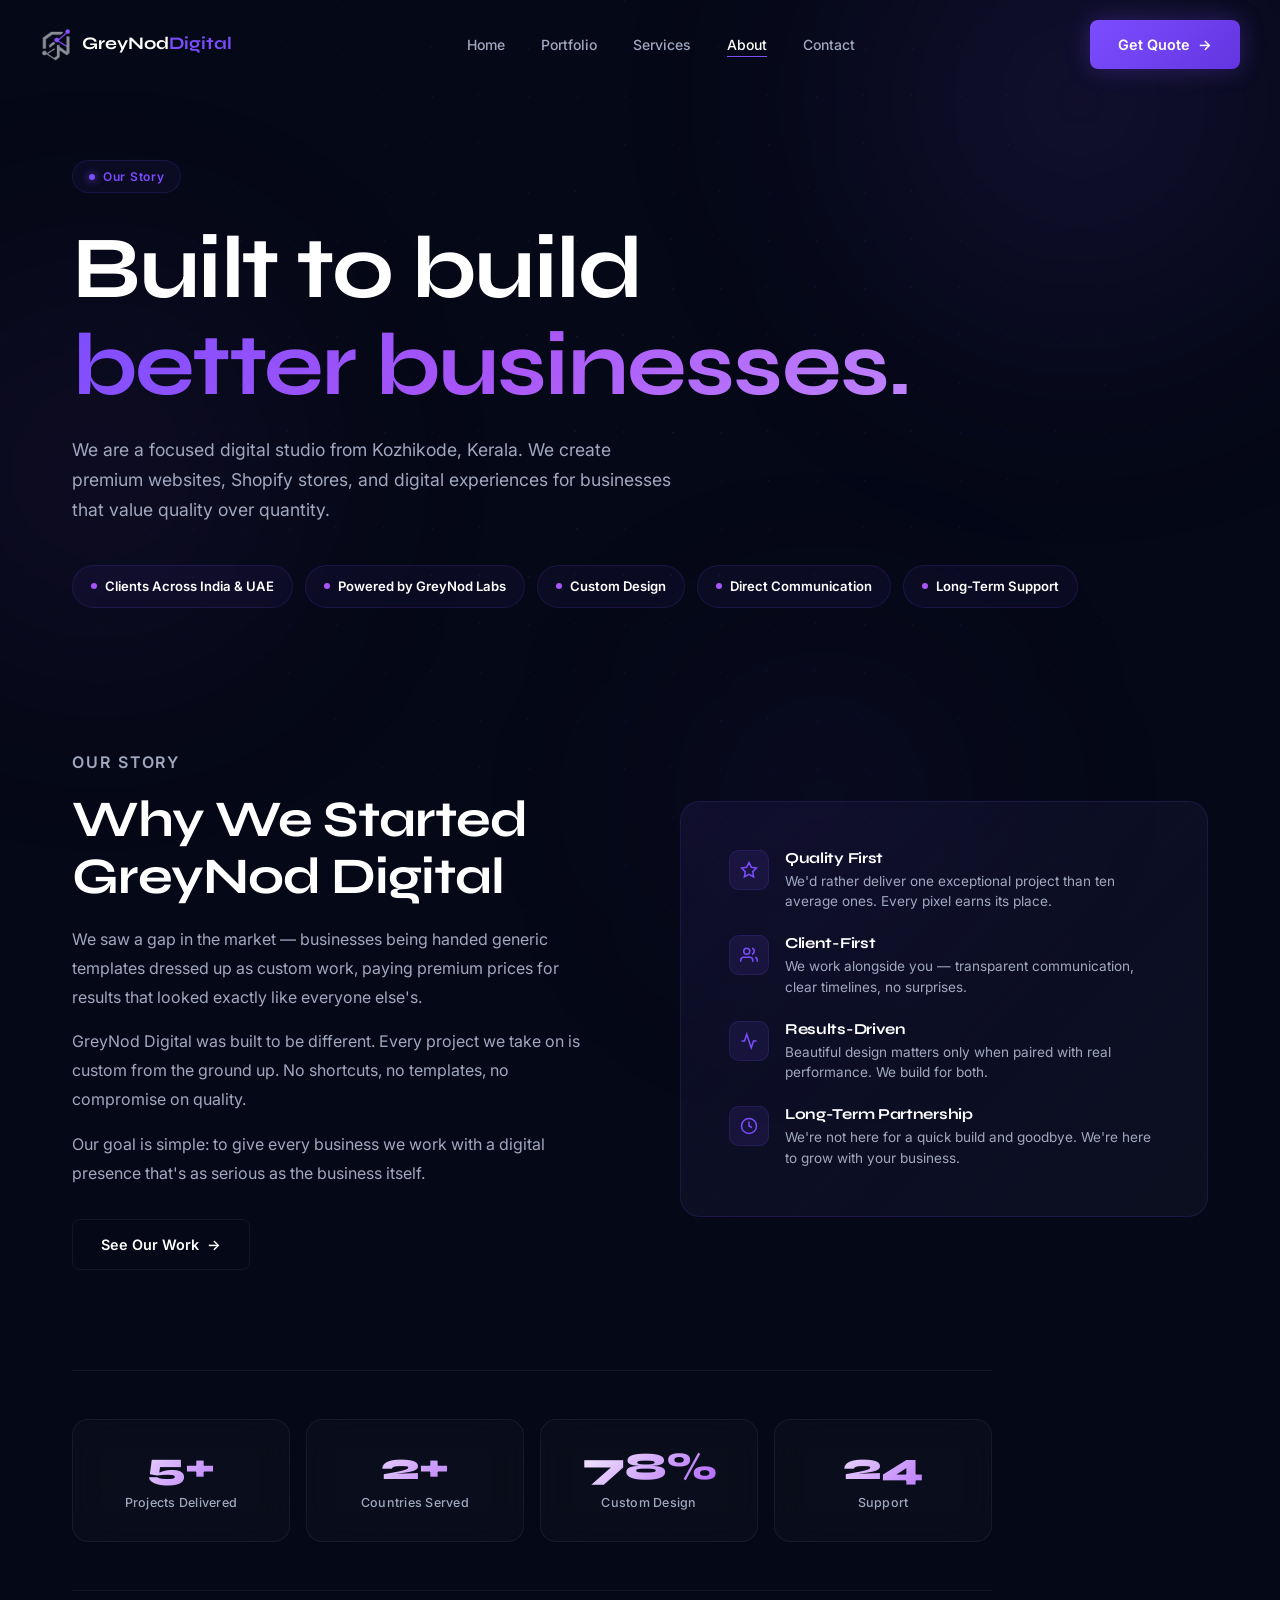
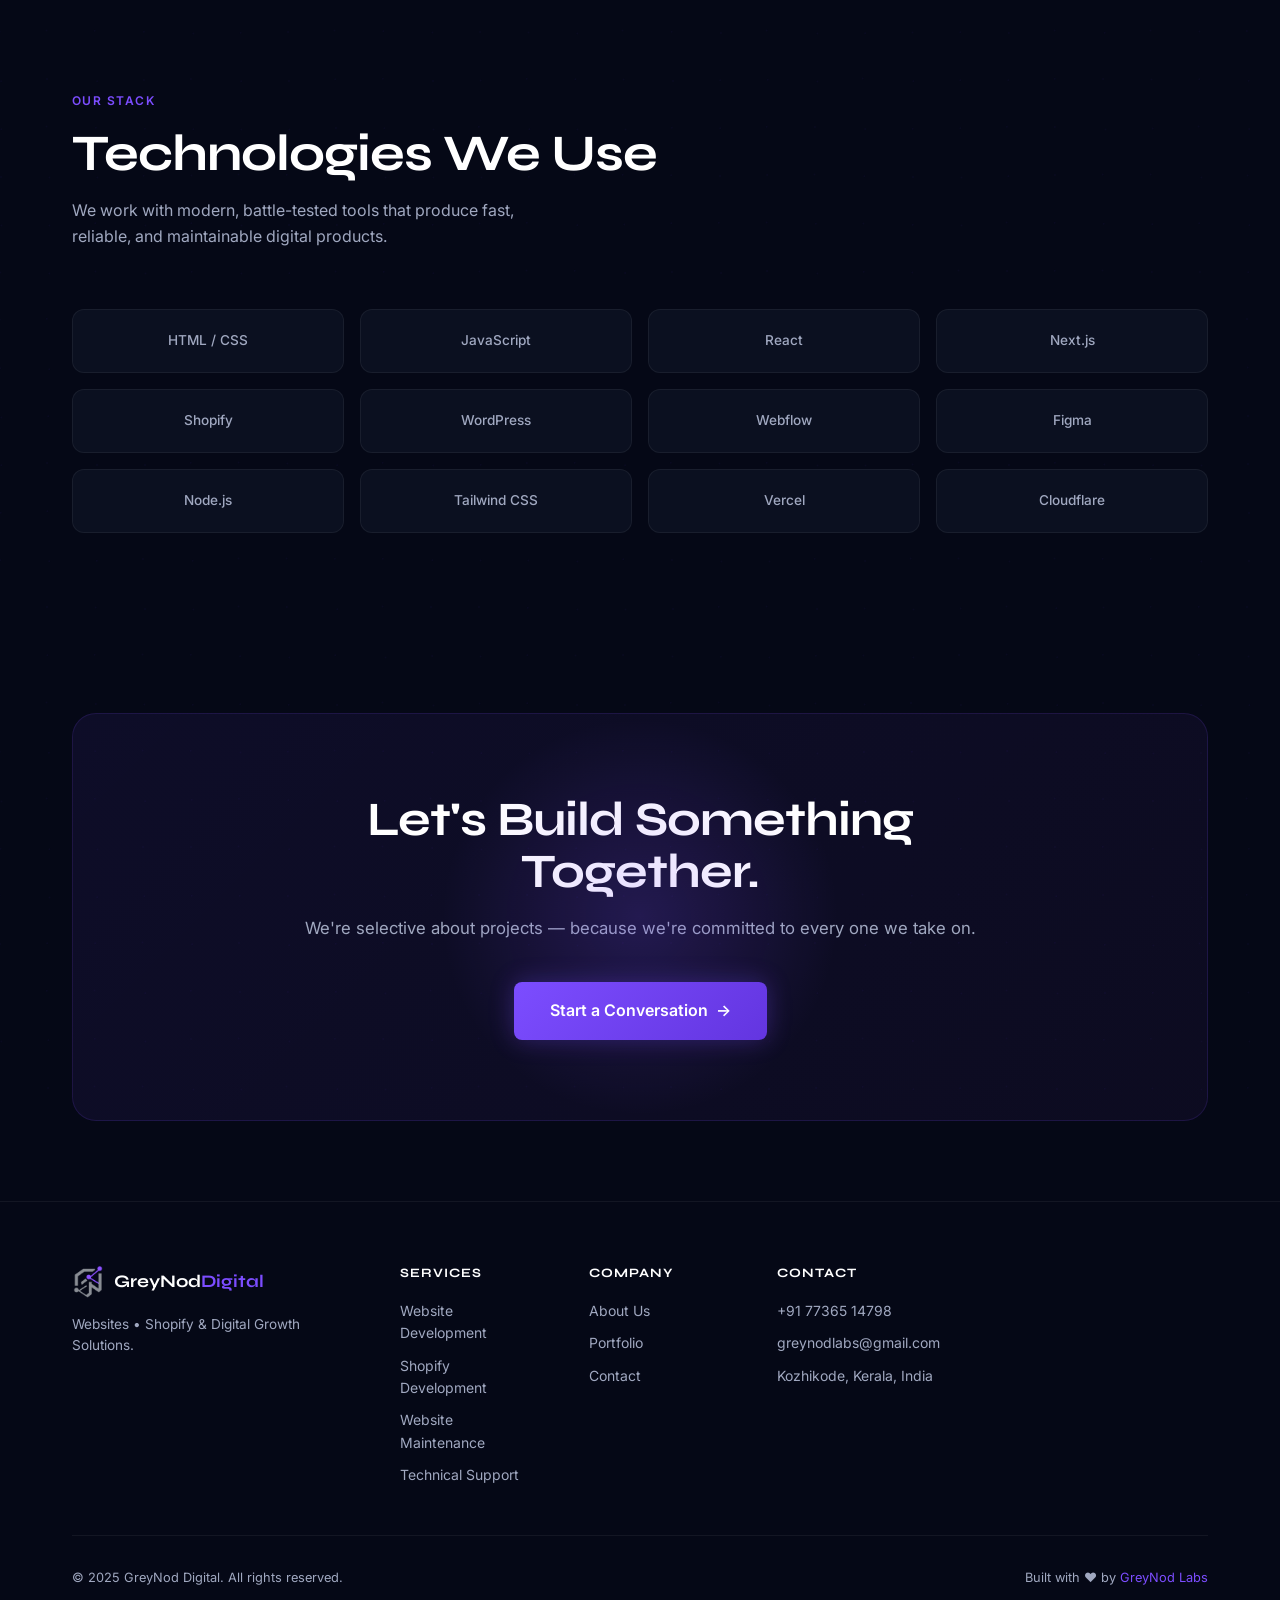
==== about.html @ eddce2ac "Initial GreyNod Digital website" ====
<!DOCTYPE html>
<html lang="en">
<head>
  <meta charset="UTF-8" />
  <meta name="viewport" content="width=device-width, initial-scale=1.0" />
  <title>About — GreyNod Digital</title>
  <meta name="description" content="GreyNod Digital is a premium web studio based in Kozhikode, Kerala, building websites and Shopify stores for modern businesses across India and beyond." />
  <link rel="canonical" href="https://greynoddigital.com/about.html" />
  <link rel="icon" href="assets/logo/favicon.ico" />
  <meta property="og:type" content="website" />
  <meta property="og:title" content="About — GreyNod Digital" />
  <meta property="og:description" content="GreyNod Digital is a premium web studio based in Kozhikode, Kerala, building websites and Shopify stores for modern businesses across India and beyond." />
  <meta property="og:url" content="https://greynoddigital.com/about.html" />
  <meta property="og:image" content="assets/logo/logo.png" />
  <meta name="twitter:card" content="summary_large_image" />
  <meta name="twitter:title" content="About — GreyNod Digital" />
  <meta name="twitter:description" content="GreyNod Digital is a premium web studio based in Kozhikode, Kerala, building websites and Shopify stores for modern businesses across India and beyond." />
  <meta name="twitter:image" content="assets/logo/logo.png" />
  <link rel="preconnect" href="https://fonts.googleapis.com" />
  <link rel="preconnect" href="https://fonts.gstatic.com" crossorigin />
  <link href="https://fonts.googleapis.com/css2?family=Inter:wght@300;400;500;600;700&family=Syne:wght@600;700;800&display=swap" rel="stylesheet" />
  <link rel="stylesheet" href="style.css" />
</head>
<body>

  <!-- BACKGROUND -->
  <canvas id="grid-canvas"></canvas>
  <div class="orb orb-1"></div>
  <div class="orb orb-2"></div>
  <div class="orb orb-3"></div>

  <!-- NAVIGATION -->
  <nav id="navbar">
    <div class="nav-inner">
      <a href="index.html" class="logo">
        <img src="assets/logo/logo.png" alt="GreyNod Digital logo" width="32" height="32">
        <span class="logo-text">GreyNod<span class="logo-accent">Digital</span></span>
      </a>
      <ul class="nav-links">
        <li><a href="index.html">Home</a></li>
        <li><a href="portfolio.html">Portfolio</a></li>
        <li><a href="services.html">Services</a></li>
        <li><a href="about.html" class="active">About</a></li>
        <li><a href="contact.html">Contact</a></li>
      </ul>
      <a href="contact.html" class="btn btn-primary magnetic">Get Quote <span class="btn-arrow">→</span></a>
      <button class="nav-toggle" aria-label="Toggle menu">
        <span></span><span></span><span></span>
      </button>
    </div>
  </nav>

  <!-- PAGE HERO -->
  <div class="page-hero">
    <div class="hero-badge reveal">
      <span class="badge-dot"></span>
      Our Story
    </div>
    <h1 class="reveal">Built to build<br/><span class="text-gradient">better businesses.</span></h1>
    <p class="hero-sub reveal">We are a focused digital studio from Kozhikode, Kerala. We create premium websites, Shopify stores, and digital experiences for businesses that value quality over quantity.</p>
    <div class="credibility-row reveal">
      <span class="credibility-chip"><span class="chip-dot"></span>Clients Across India & UAE</span>
      <span class="credibility-chip"><span class="chip-dot"></span>Powered by GreyNod Labs</span>
      <span class="credibility-chip"><span class="chip-dot"></span>Custom Design</span>
      <span class="credibility-chip"><span class="chip-dot"></span>Direct Communication</span>
      <span class="credibility-chip"><span class="chip-dot"></span>Long-Term Support</span>
    </div>
  </div>

  <!-- ABOUT CONTENT -->
  <section class="about-story">
    <div class="container">

      <!-- Our Story -->
      <div class="about-grid reveal">
        <div class="about-text">
          <p class="eyebrow">Our Story</p>
          <h2>Why We Started<br/>GreyNod Digital</h2>
          <p>We saw a gap in the market — businesses being handed generic templates dressed up as custom work, paying premium prices for results that looked exactly like everyone else's.</p>
          <p>GreyNod Digital was built to be different. Every project we take on is custom from the ground up. No shortcuts, no templates, no compromise on quality.</p>
          <p>Our goal is simple: to give every business we work with a digital presence that's as serious as the business itself.</p>
          <a href="portfolio.html" class="btn btn-ghost magnetic" style="margin-top: 16px;">See Our Work <span class="btn-arrow">→</span></a>
        </div>
        <div class="about-visual">
          <div class="about-value">
            <div class="about-value-icon">
              <svg width="18" height="18" viewBox="0 0 24 24" fill="none" stroke="currentColor" stroke-width="2"><polygon points="12 2 15.09 8.26 22 9.27 17 14.14 18.18 21.02 12 17.77 5.82 21.02 7 14.14 2 9.27 8.91 8.26 12 2"/></svg>
            </div>
            <div class="about-value-content">
              <h4>Quality First</h4>
              <p>We'd rather deliver one exceptional project than ten average ones. Every pixel earns its place.</p>
            </div>
          </div>
          <div class="about-value">
            <div class="about-value-icon">
              <svg width="18" height="18" viewBox="0 0 24 24" fill="none" stroke="currentColor" stroke-width="2"><path d="M17 21v-2a4 4 0 00-4-4H5a4 4 0 00-4 4v2"/><circle cx="9" cy="7" r="4"/><path d="M23 21v-2a4 4 0 00-3-3.87"/><path d="M16 3.13a4 4 0 010 7.75"/></svg>
            </div>
            <div class="about-value-content">
              <h4>Client-First</h4>
              <p>We work alongside you — transparent communication, clear timelines, no surprises.</p>
            </div>
          </div>
          <div class="about-value">
            <div class="about-value-icon">
              <svg width="18" height="18" viewBox="0 0 24 24" fill="none" stroke="currentColor" stroke-width="2"><polyline points="22 12 18 12 15 21 9 3 6 12 2 12"/></svg>
            </div>
            <div class="about-value-content">
              <h4>Results-Driven</h4>
              <p>Beautiful design matters only when paired with real performance. We build for both.</p>
            </div>
          </div>
          <div class="about-value">
            <div class="about-value-icon">
              <svg width="18" height="18" viewBox="0 0 24 24" fill="none" stroke="currentColor" stroke-width="2"><circle cx="12" cy="12" r="10"/><polyline points="12 6 12 12 16 14"/></svg>
            </div>
            <div class="about-value-content">
              <h4>Long-Term Partnership</h4>
              <p>We're not here for a quick build and goodbye. We're here to grow with your business.</p>
            </div>
          </div>
        </div>
      </div>

      <!-- Stats -->
      <div class="stats-cols" style="margin: 0 0 100px; border-top: 1px solid var(--border-subtle); border-bottom: 1px solid var(--border-subtle); padding: 48px 0;">
        <div class="stat-col reveal">
          <div class="stat-number" data-target="6" data-suffix="+">0+</div>
          <div class="stat-label">Projects Delivered</div>
        </div>
        <div class="stat-col reveal">
          <div class="stat-number" data-target="3" data-suffix="+">0+</div>
          <div class="stat-label">Countries Served</div>
        </div>
        <div class="stat-col reveal">
          <div class="stat-number" data-target="100" data-suffix="%">0%</div>
          <div class="stat-label">Custom Design</div>
        </div>
        <div class="stat-col reveal">
          <div class="stat-number" data-suffix="/7">24</div>
          <div class="stat-label">Support</div>
        </div>
      </div>

      <!-- Technologies -->
      <div class="section-header reveal">
        <p class="eyebrow">Our Stack</p>
        <h2>Technologies We Use</h2>
        <p class="section-sub">We work with modern, battle-tested tools that produce fast, reliable, and maintainable digital products.</p>
      </div>
      <div class="tech-grid reveal">
        <div class="tech-item">HTML / CSS</div>
        <div class="tech-item">JavaScript</div>
        <div class="tech-item">React</div>
        <div class="tech-item">Next.js</div>
        <div class="tech-item">Shopify</div>
        <div class="tech-item">WordPress</div>
        <div class="tech-item">Webflow</div>
        <div class="tech-item">Figma</div>
        <div class="tech-item">Node.js</div>
        <div class="tech-item">Tailwind CSS</div>
        <div class="tech-item">Vercel</div>
        <div class="tech-item">Cloudflare</div>
      </div>

    </div>
  </section>

  <!-- CTA -->
  <section class="cta-section">
    <div class="container">
      <div class="cta-inner reveal">
        <div class="cta-orb"></div>
        <h2>Let's Build Something<br/>Together.</h2>
        <p>We're selective about projects — because we're committed to every one we take on.</p>
        <a href="contact.html" class="btn btn-primary magnetic btn-lg">Start a Conversation <span class="btn-arrow">→</span></a>
      </div>
    </div>
  </section>

  <!-- FOOTER -->
  <footer class="footer">
    <div class="container">
      <div class="footer-top">
        <div class="footer-brand">
          <a href="index.html" class="logo">
            <img src="assets/logo/logo.png" alt="GreyNod Digital logo" width="32" height="32">
            <span class="logo-text">GreyNod<span class="logo-accent">Digital</span></span>
          </a>
          <p class="footer-tagline">Websites • Shopify & Digital Growth Solutions.</p>
        </div>
        <div class="footer-links-group">
          <h5>Services</h5>
          <ul>
            <li><a href="services.html">Website Development</a></li>
            <li><a href="services.html">Shopify Development</a></li>
            <li><a href="services.html">Website Maintenance</a></li>
            <li><a href="services.html">Technical Support</a></li>
          </ul>
        </div>
        <div class="footer-links-group">
          <h5>Company</h5>
          <ul>
            <li><a href="about.html">About Us</a></li>
            <li><a href="portfolio.html">Portfolio</a></li>
            <li><a href="contact.html">Contact</a></li>
          </ul>
        </div>
        <div class="footer-links-group">
          <h5>Contact</h5>
          <ul>
            <li><a href="tel:+917736514798">+91 77365 14798</a></li>
            <li><a href="mailto:greynodlabs@gmail.com">greynodlabs@gmail.com</a></li>
            <li>Kozhikode, Kerala, India</li>
          </ul>
        </div>
      </div>
      <div class="footer-bottom">
        <p>© 2025 GreyNod Digital. All rights reserved.</p>
        <p class="footer-credit">Built with ❤ by <a href="#">GreyNod Labs</a></p>
      </div>
    </div>
  </footer>

  <script src="main.js"></script>
</body>
</html>
---- style.css ----
/* =============================================
   GREYNOD DIGITAL — PREMIUM STYLESHEET v2
   ============================================= */

*, *::before, *::after {
  box-sizing: border-box;
  margin: 0;
  padding: 0;
}

:root {
  --primary: #7C4DFF;
  --glow: #A855F7;
  --bg: #050816;
  --card: #0B1020;
  --card2: #0D1428;
  --white: #FFFFFF;
  --secondary: #A0A8C0;
  --border: rgba(124, 77, 255, 0.15);
  --border-subtle: rgba(255,255,255,0.06);
  --font-display: 'Syne', sans-serif;
  --font-body: 'Inter', sans-serif;
  --transition: 0.4s cubic-bezier(0.4, 0, 0.2, 1);
}

html {
  scroll-behavior: smooth;
  font-size: 16px;
}

body {
  background: var(--bg);
  color: var(--white);
  font-family: var(--font-body);
  overflow-x: hidden;
  line-height: 1.6;
}

/* ---- CANVAS BACKGROUND ---- */
#grid-canvas {
  position: fixed;
  inset: 0;
  z-index: 0;
  pointer-events: none;
  opacity: 0.35;
}

/* ---- ORB BLOBS ---- */
.orb {
  position: fixed;
  border-radius: 50%;
  filter: blur(120px);
  pointer-events: none;
  z-index: 0;
  animation: orbFloat 8s ease-in-out infinite alternate;
}
.orb-1 {
  width: 600px; height: 600px;
  background: radial-gradient(circle, rgba(124,77,255,0.18) 0%, transparent 70%);
  top: -200px; right: -100px;
  animation-delay: 0s;
}
.orb-2 {
  width: 500px; height: 500px;
  background: radial-gradient(circle, rgba(168,85,247,0.12) 0%, transparent 70%);
  bottom: 20%; left: -150px;
  animation-delay: -3s;
}
.orb-3 {
  width: 400px; height: 400px;
  background: radial-gradient(circle, rgba(124,77,255,0.1) 0%, transparent 70%);
  bottom: -100px; right: 20%;
  animation-delay: -6s;
}
@keyframes orbFloat {
  from { transform: translate(0, 0) scale(1); }
  to { transform: translate(40px, 60px) scale(1.08); }
}

/* ---- LAYOUT ---- */
.container {
  max-width: 1200px;
  margin: 0 auto;
  padding: 0 32px;
  position: relative;
  z-index: 1;
}

/* ---- TYPOGRAPHY ---- */
h1, h2, h3, h4, h5 {
  font-family: var(--font-display);
  font-weight: 700;
  line-height: 1.1;
  letter-spacing: -0.02em;
}

h1 { font-size: clamp(3rem, 7vw, 5.5rem); }
h2 { font-size: clamp(2rem, 4vw, 3.2rem); }
h3 { font-size: 1.25rem; }

.text-gradient {
  background: linear-gradient(135deg, var(--primary), var(--glow), #c084fc);
  -webkit-background-clip: text;
  -webkit-text-fill-color: transparent;
  background-clip: text;
}

.eyebrow {
  font-size: 0.75rem;
  font-weight: 600;
  letter-spacing: 0.12em;
  text-transform: uppercase;
  color: var(--primary);
  margin-bottom: 16px;
}

/* ---- BUTTONS ---- */
.btn {
  display: inline-flex;
  align-items: center;
  gap: 8px;
  padding: 13px 28px;
  border-radius: 8px;
  font-family: var(--font-body);
  font-size: 0.9rem;
  font-weight: 600;
  cursor: pointer;
  text-decoration: none;
  border: none;
  transition: all var(--transition);
  position: relative;
  overflow: hidden;
}
.btn::after {
  content: '';
  position: absolute;
  inset: 0;
  background: white;
  opacity: 0;
  transition: opacity 0.2s;
}
.btn:hover::after { opacity: 0.06; }

.btn-primary {
  background: linear-gradient(135deg, var(--primary), #6335e0);
  color: white;
  box-shadow: 0 0 24px rgba(124,77,255,0.3);
}
.btn-primary:hover {
  box-shadow: 0 0 40px rgba(124,77,255,0.55), 0 8px 32px rgba(124,77,255,0.3);
  transform: translateY(-1px);
}
.btn-ghost {
  background: transparent;
  color: var(--white);
  border: 1px solid var(--border-subtle);
}
.btn-ghost:hover {
  border-color: var(--primary);
  box-shadow: 0 0 20px rgba(124,77,255,0.15);
  transform: translateY(-1px);
}
.btn-sm {
  padding: 10px 20px;
  font-size: 0.8rem;
}
.btn-lg {
  padding: 16px 36px;
  font-size: 1rem;
}
.btn-arrow {
  transition: transform 0.3s;
}
.btn:hover .btn-arrow { transform: translateX(4px); }
.w-full { width: 100%; justify-content: center; }

.link-arrow {
  color: var(--primary);
  text-decoration: none;
  font-size: 0.875rem;
  font-weight: 600;
  transition: gap 0.2s, opacity 0.2s;
  display: inline-flex;
  align-items: center;
  gap: 4px;
}
.link-arrow:hover { opacity: 0.8; gap: 8px; }
.link-arrow-sm {
  color: var(--secondary);
  text-decoration: none;
  font-size: 0.8rem;
  font-weight: 500;
  transition: color 0.2s;
  white-space: nowrap;
}
.link-arrow-sm:hover { color: var(--primary); }

/* ---- REVEAL ANIMATION ---- */
.reveal {
  opacity: 0;
  transform: translateY(28px);
  transition: opacity 0.7s cubic-bezier(0.4,0,0.2,1), transform 0.7s cubic-bezier(0.4,0,0.2,1);
}
.reveal.visible {
  opacity: 1;
  transform: translateY(0);
}

/* ---- SECTION CTA ---- */
.section-cta {
  text-align: center;
  margin-top: 48px;
}

/* ============================================
   NAVIGATION
   ============================================ */
#navbar {
  position: fixed;
  top: 0;
  left: 0;
  right: 0;
  z-index: 100;
  padding: 20px 32px;
  transition: all 0.4s;
}
#navbar.scrolled {
  padding: 14px 32px;
  background: rgba(5, 8, 22, 0.85);
  backdrop-filter: blur(24px);
  border-bottom: 1px solid var(--border-subtle);
}
.nav-inner {
  max-width: 1200px;
  margin: 0 auto;
  display: flex;
  align-items: center;
  gap: 48px;
}
.logo {
  display: flex;
  align-items: center;
  gap: 10px;
  text-decoration: none;
  flex-shrink: 0;
}
/* Logo image sizing — when SVG file is added */
.logo img {
  width: 32px;
  height: 32px;
  object-fit: contain;
}
.logo-text {
  font-family: var(--font-display);
  font-size: 1.1rem;
  font-weight: 700;
  color: var(--white);
}
.logo-accent {
  color: var(--primary);
}
.nav-links {
  display: flex;
  list-style: none;
  gap: 36px;
  margin: 0 auto;
}
.nav-links a {
  color: var(--secondary);
  text-decoration: none;
  font-size: 0.875rem;
  font-weight: 500;
  transition: color 0.2s;
  position: relative;
}
.nav-links a::after {
  content: '';
  position: absolute;
  bottom: -4px;
  left: 0;
  width: 0;
  height: 1px;
  background: var(--primary);
  transition: width 0.3s;
}
.nav-links a:hover { color: var(--white); }
.nav-links a:hover::after { width: 100%; }
.nav-links a.active { color: var(--white); }
.nav-links a.active::after { width: 100%; }
.nav-toggle {
  display: none;
  flex-direction: column;
  gap: 5px;
  background: none;
  border: none;
  cursor: pointer;
  padding: 4px;
  margin-left: auto;
}
.nav-toggle span {
  display: block;
  width: 22px;
  height: 2px;
  background: var(--white);
  border-radius: 2px;
  transition: all 0.3s;
}

/* ============================================
   HERO
   ============================================ */
.hero {
  min-height: 100vh;
  display: grid;
  grid-template-columns: 1fr 1fr;
  align-items: center;
  gap: 60px;
  padding: 120px 32px 80px;
  max-width: 1200px;
  margin: 0 auto;
  position: relative;
  z-index: 1;
}
.hero-badge {
  display: inline-flex;
  align-items: center;
  gap: 8px;
  padding: 6px 16px;
  border: 1px solid var(--border);
  border-radius: 100px;
  font-size: 0.75rem;
  font-weight: 600;
  letter-spacing: 0.06em;
  color: var(--primary);
  margin-bottom: 28px;
  background: rgba(124,77,255,0.06);
}
.badge-dot {
  width: 6px;
  height: 6px;
  border-radius: 50%;
  background: var(--primary);
  box-shadow: 0 0 8px var(--primary);
  animation: pulse 2s ease-in-out infinite;
}
@keyframes pulse {
  0%, 100% { opacity: 1; transform: scale(1); }
  50% { opacity: 0.5; transform: scale(0.8); }
}
.hero-headline {
  margin-bottom: 24px;
  line-height: 1.08;
}
.hero-sub {
  color: var(--secondary);
  font-size: 1.1rem;
  line-height: 1.7;
  margin-bottom: 40px;
  max-width: 480px;
}
.hero-actions {
  display: flex;
  gap: 16px;
  flex-wrap: wrap;
}
.scroll-hint {
  position: absolute;
  bottom: 40px;
  left: 50%;
  transform: translateX(-50%);
  display: flex;
  align-items: center;
  gap: 10px;
  color: var(--secondary);
  font-size: 0.75rem;
  letter-spacing: 0.1em;
  text-transform: uppercase;
  text-decoration: none;
  transition: color 0.2s;
}
.scroll-hint:hover { color: var(--white); }
.scroll-dot {
  width: 8px;
  height: 8px;
  border-radius: 50%;
  border: 1px solid var(--secondary);
  animation: scrollBounce 2s ease-in-out infinite;
}
@keyframes scrollBounce {
  0%, 100% { transform: translateY(0); }
  50% { transform: translateY(6px); }
}

/* ---- HERO CARDS ---- */
.hero-visual {
  position: relative;
  height: 520px;
  perspective: 1200px;
}
.project-card {
  position: absolute;
  width: 220px;
  border-radius: 16px;
  border: 1px solid var(--border);
  background: var(--card);
  overflow: hidden;
  cursor: pointer;
  transition: transform 0.4s cubic-bezier(0.4,0,0.2,1), box-shadow 0.4s;
  will-change: transform;
}
.project-card:hover {
  transform: translateY(-10px) scale(1.03) !important;
}
.card-1 {
  top: 40px;
  left: 0;
  transform: rotate(-6deg) translateZ(0);
  animation: floatCard1 5s ease-in-out infinite alternate;
  z-index: 3;
}
.card-2 {
  top: 80px;
  left: 120px;
  transform: rotate(2deg) translateZ(30px);
  animation: floatCard2 6s ease-in-out infinite alternate;
  z-index: 4;
  width: 240px;
}
.card-3 {
  top: 260px;
  left: 240px;
  transform: rotate(-3deg) translateZ(60px);
  animation: floatCard3 7s ease-in-out infinite alternate;
  z-index: 5;
}
@keyframes floatCard1 {
  from { transform: rotate(-6deg) translateY(0); }
  to { transform: rotate(-6deg) translateY(-16px); }
}
@keyframes floatCard2 {
  from { transform: rotate(2deg) translateY(0); }
  to { transform: rotate(2deg) translateY(-20px); }
}
@keyframes floatCard3 {
  from { transform: rotate(-3deg) translateY(0); }
  to { transform: rotate(-3deg) translateY(-12px); }
}
.card-screen {
  height: 160px;
  overflow: hidden;
  position: relative;
}
.card-screen-bar {
  position: absolute;
  top: 0;
  left: 0;
  right: 0;
  height: 20px;
  background: rgba(255,255,255,0.04);
  border-bottom: 1px solid var(--border-subtle);
  display: flex;
  align-items: center;
  padding: 0 8px;
  gap: 4px;
  z-index: 2;
}
.card-screen-bar::before {
  content: ''; width: 6px; height: 6px;
  border-radius: 50%; background: #ff5f57;
  box-shadow: 10px 0 0 #febc2e, 20px 0 0 #28c840;
}
.card-img-block {
  position: absolute;
  inset: 20px 0 0;
  background-size: cover;
  background-position: center top;
  overflow: hidden;
}
/* Screenshot image inside card — add when ready */
.card-screenshot {
  width: 100%;
  height: 100%;
  object-fit: cover;
  object-position: top;
  display: block;
}
.essal-bg {
  background: linear-gradient(135deg, #0a192f 0%, #1a3a5c 50%, #0d2137 100%);
}
.essal-bg::after {
  content: 'ESSAL UAE';
  position: absolute;
  bottom: 12px;
  left: 12px;
  font-family: var(--font-display);
  font-size: 0.65rem;
  font-weight: 700;
  color: rgba(255,255,255,0.9);
  letter-spacing: 0.08em;
}
.sugoi-bg {
  background: linear-gradient(135deg, #1a0a2e 0%, #3d1076 50%, #1a0a2e 100%);
  display: flex;
  align-items: center;
  justify-content: center;
}
.card-brand-text {
  font-family: var(--font-display);
  font-size: 1rem;
  font-weight: 800;
  color: white;
  text-align: center;
  line-height: 1.1;
  letter-spacing: 0.04em;
  text-shadow: 0 0 20px rgba(168,85,247,0.6);
}
.greynod-bg {
  background: linear-gradient(135deg, #0a0818 0%, #1a1040 50%, #0a0818 100%);
  display: flex;
  align-items: center;
  justify-content: center;
}
.card-label {
  padding: 12px 14px;
  border-top: 1px solid var(--border-subtle);
  display: flex;
  flex-direction: column;
  gap: 2px;
}
.card-name {
  font-family: var(--font-display);
  font-size: 0.8rem;
  font-weight: 700;
  color: var(--white);
}
.card-type {
  font-size: 0.7rem;
  color: var(--secondary);
}
.card-glow {
  position: absolute;
  inset: -1px;
  border-radius: 16px;
  opacity: 0;
  transition: opacity 0.4s;
  pointer-events: none;
  box-shadow: 0 0 40px rgba(124,77,255,0.5), inset 0 0 20px rgba(124,77,255,0.1);
}
.glow-pink { box-shadow: 0 0 40px rgba(168,85,247,0.5), inset 0 0 20px rgba(168,85,247,0.1); }
.glow-cyan { box-shadow: 0 0 40px rgba(99,102,241,0.5), inset 0 0 20px rgba(99,102,241,0.1); }
.project-card:hover .card-glow { opacity: 1; }

/* ============================================
   TRUST — Static, no marquee
   ============================================ */
.trust {
  padding: 56px 0;
  border-top: 1px solid var(--border-subtle);
  border-bottom: 1px solid var(--border-subtle);
  position: relative;
  z-index: 1;
}
.trust-label {
  font-size: 0.7rem;
  font-weight: 600;
  letter-spacing: 0.12em;
  text-transform: uppercase;
  color: var(--secondary);
  margin-bottom: 28px;
  text-align: center;
}
.trust-logos {
  display: flex;
  align-items: center;
  justify-content: center;
  flex-wrap: wrap;
  gap: 0;
}
.trust-logos span {
  padding: 10px 28px;
  font-family: var(--font-display);
  font-size: 0.9rem;
  font-weight: 700;
  color: rgba(255,255,255,0.28);
  border-right: 1px solid var(--border-subtle);
  white-space: nowrap;
  transition: color 0.25s;
  letter-spacing: 0.02em;
}
.trust-logos span:last-child { border-right: none; }
.trust-logos span:hover { color: rgba(255,255,255,0.65); }

/* ============================================
   STATS — Premium glass cards (compact, Vercel/Stripe-style)
   ============================================ */
.stats {
  padding: 56px 0;
  position: relative;
  z-index: 1;
}
.stats-cols {
  display: grid;
  grid-template-columns: repeat(4, 1fr);
  gap: 16px;
  max-width: 920px;
  margin: 0 auto;
}
.stat-col {
  text-align: center;
  padding: 28px 20px;
  border-radius: 16px;
  border: 1px solid var(--border-subtle);
  background: rgba(255,255,255,0.025);
  backdrop-filter: blur(20px);
  transition: border-color 0.3s, transform 0.3s, background 0.3s;
}
.stat-col:hover {
  border-color: var(--border);
  background: rgba(124,77,255,0.06);
  transform: translateY(-4px);
}
.stat-divider { display: none; }
.stat-number {
  font-family: var(--font-display);
  font-size: clamp(1.9rem, 3vw, 2.6rem);
  font-weight: 800;
  background: linear-gradient(135deg, var(--white), var(--glow));
  -webkit-background-clip: text;
  -webkit-text-fill-color: transparent;
  background-clip: text;
  margin-bottom: 6px;
  line-height: 1;
  letter-spacing: -0.02em;
}
.stat-label {
  color: var(--secondary);
  font-size: 0.78rem;
  font-weight: 500;
  letter-spacing: 0.02em;
}

/* ============================================
   SERVICES
   ============================================ */
.services {
  padding: 100px 0;
  position: relative;
  z-index: 1;
}
.services-layout {
  display: grid;
  grid-template-columns: 380px 1fr;
  gap: 80px;
  align-items: start;
}
.services-left h2 {
  margin-bottom: 20px;
}
.services-desc {
  color: var(--secondary);
  line-height: 1.7;
  margin-bottom: 32px;
}
.accordion-item {
  border-bottom: 1px solid var(--border-subtle);
  overflow: hidden;
}
.accordion-trigger {
  width: 100%;
  display: flex;
  align-items: center;
  gap: 20px;
  padding: 22px 0;
  background: none;
  border: none;
  cursor: pointer;
  color: var(--white);
  text-align: left;
  transition: all 0.2s;
}
.accordion-trigger:hover { padding-left: 4px; }
.acc-num {
  font-size: 0.7rem;
  font-weight: 700;
  color: var(--primary);
  letter-spacing: 0.08em;
  min-width: 28px;
}
.acc-title {
  font-family: var(--font-display);
  font-size: 1rem;
  font-weight: 600;
  flex: 1;
  transition: color 0.2s;
}
.accordion-item.active .acc-title,
.accordion-trigger:hover .acc-title { color: var(--primary); }
.acc-icon {
  font-size: 1.2rem;
  font-weight: 300;
  color: var(--secondary);
  transition: transform 0.3s, color 0.2s;
  min-width: 20px;
  text-align: center;
}
.accordion-item.active .acc-icon {
  transform: rotate(45deg);
  color: var(--primary);
}
.accordion-body {
  max-height: 0;
  overflow: hidden;
  color: var(--secondary);
  font-size: 0.9rem;
  line-height: 1.7;
  transition: max-height 0.4s cubic-bezier(0.4,0,0.2,1), padding 0.4s;
  padding: 0 48px 0 48px;
}
.accordion-item.active .accordion-body {
  max-height: 120px;
  padding: 0 48px 20px 48px;
}

/* ============================================
   PORTFOLIO
   ============================================ */
.portfolio {
  padding: 100px 0;
  position: relative;
  z-index: 1;
}
.section-header {
  margin-bottom: 60px;
}
.section-header h2 {
  margin-bottom: 16px;
}
.section-sub {
  color: var(--secondary);
  font-size: 1rem;
  line-height: 1.6;
  max-width: 480px;
}
.portfolio-grid {
  display: grid;
  grid-template-columns: repeat(3, 1fr);
  gap: 24px;
}
.portfolio-item {
  border-radius: 16px;
  overflow: hidden;
  border: 1px solid var(--border-subtle);
  background: var(--card);
  transition: border-color 0.3s, transform 0.4s cubic-bezier(0.4,0,0.2,1), box-shadow 0.4s;
  cursor: pointer;
}
.portfolio-item:hover {
  border-color: var(--border);
  transform: translateY(-8px);
  box-shadow: 0 24px 60px rgba(0,0,0,0.4), 0 0 40px rgba(124,77,255,0.1);
}
.portfolio-thumb {
  height: 220px;
  position: relative;
  overflow: hidden;
}
/* Screenshot image inside portfolio thumb */
.portfolio-thumb img {
  width: 100%;
  height: 100%;
  object-fit: cover;
  object-position: top;
  display: block;
}
.portfolio-overlay {
  position: absolute;
  inset: 0;
  background: rgba(5, 8, 22, 0.7);
  display: flex;
  align-items: center;
  justify-content: center;
  opacity: 0;
  transition: opacity 0.3s;
}
.portfolio-item:hover .portfolio-overlay { opacity: 1; }
.portfolio-ext-icon {
  position: absolute;
  top: 12px;
  right: 12px;
  width: 32px;
  height: 32px;
  background: rgba(255,255,255,0.08);
  border: 1px solid var(--border-subtle);
  border-radius: 8px;
  display: flex;
  align-items: center;
  justify-content: center;
  font-size: 0.75rem;
  color: var(--secondary);
  z-index: 2;
  transition: background 0.2s, color 0.2s;
}
.portfolio-item:hover .portfolio-ext-icon {
  background: var(--primary);
  color: white;
}
.portfolio-info {
  padding: 20px;
  display: flex;
  justify-content: space-between;
  align-items: flex-end;
  gap: 12px;
}
.portfolio-info h3 {
  font-size: 1rem;
  margin-bottom: 4px;
  color: var(--white);
}
.portfolio-info p {
  font-size: 0.8rem;
  color: var(--secondary);
}
.case-meta {
  display: flex;
  flex-wrap: wrap;
  gap: 14px 22px;
  padding: 14px 20px 0;
  margin-top: -4px;
  border-top: 1px solid var(--border-subtle);
}
.case-meta-item {
  display: flex;
  flex-direction: column;
  gap: 3px;
}
.case-meta-label {
  font-size: 0.62rem;
  font-weight: 700;
  text-transform: uppercase;
  letter-spacing: 0.08em;
  color: var(--secondary);
}
.case-meta-value {
  font-size: 0.82rem;
  font-weight: 600;
  color: var(--white);
}
.case-live-btn {
  margin: 4px 20px 18px;
}

/* Real screenshot present — suppress placeholder label/pattern */
.has-photo::before,
.has-photo::after { content: none; }
.card-img-block.has-photo { display: block; }

/* Portfolio thumbnail placeholder backgrounds */
.essal-group-bg {
  background: linear-gradient(135deg, #0a1628 0%, #1a3a5c 40%, #0f2644 100%);
  position: relative;
}
.essal-group-bg::before {
  content: '';
  position: absolute;
  inset: 0;
  background: url("data:image/svg+xml,%3Csvg width='60' height='60' viewBox='0 0 60 60' xmlns='http://www.w3.org/2000/svg'%3E%3Cg fill='none' fill-rule='evenodd'%3E%3Cg fill='%23ffffff' fill-opacity='0.03'%3E%3Cpath d='M36 34v-4h-2v4h-4v2h4v4h2v-4h4v-2h-4zm0-30V0h-2v4h-4v2h4v4h2V6h4V4h-4zM6 34v-4H4v4H0v2h4v4h2v-4h4v-2H6zM6 4V0H4v4H0v2h4v4h2V6h4V4H6z'/%3E%3C/g%3E%3C/g%3E%3C/svg%3E");
}
.essal-group-bg::after {
  content: 'ESSAL GROUP';
  position: absolute;
  bottom: 20px;
  left: 20px;
  font-family: var(--font-display);
  font-size: 1.2rem;
  font-weight: 800;
  color: rgba(255,255,255,0.9);
  letter-spacing: 0.06em;
}
.indian-drop-bg {
  background: linear-gradient(135deg, #1a0f00 0%, #3d2200 50%, #1a0f00 100%);
}
.indian-drop-bg::after {
  content: 'INDIAN DROPSHIPINGS';
  position: absolute;
  bottom: 20px;
  left: 20px;
  font-family: var(--font-display);
  font-size: 0.9rem;
  font-weight: 800;
  color: rgba(255,200,100,0.9);
  letter-spacing: 0.04em;
}
.sugoi-port-bg {
  background: linear-gradient(135deg, #1a0a2e 0%, #3d1076 50%, #1a0a2e 100%);
  display: flex;
  align-items: center;
  justify-content: center;
}
.sugoi-port-bg::after {
  content: 'SUGOI MERCH';
  position: absolute;
  font-family: var(--font-display);
  font-size: 1.4rem;
  font-weight: 800;
  color: white;
  letter-spacing: 0.04em;
  text-shadow: 0 0 30px rgba(168,85,247,0.8);
}
.lions-bg {
  background: linear-gradient(135deg, #0a1a0a 0%, #1a3a1a 50%, #0a1a0a 100%);
}
.lions-bg::after {
  content: 'LIONS CLUB';
  position: absolute;
  bottom: 20px;
  left: 20px;
  font-family: var(--font-display);
  font-size: 1.1rem;
  font-weight: 800;
  color: rgba(255,220,50,0.9);
  letter-spacing: 0.06em;
}
.essal-uae-bg {
  background: linear-gradient(135deg, #0a192f 0%, #1e3a5f 50%, #0a192f 100%);
}
.essal-uae-bg::after {
  content: 'ESSAL UAE';
  position: absolute;
  bottom: 20px;
  left: 20px;
  font-family: var(--font-display);
  font-size: 1.2rem;
  font-weight: 800;
  color: rgba(255,255,255,0.9);
  letter-spacing: 0.08em;
}
.greynod-port-bg {
  background: linear-gradient(135deg, #050818 0%, #1a1050 50%, #050818 100%);
  display: flex;
  align-items: center;
  justify-content: center;
}
.greynod-port-bg::after {
  content: 'GREYNOD LABS';
  position: absolute;
  font-family: var(--font-display);
  font-size: 1rem;
  font-weight: 800;
  color: rgba(124,77,255,0.9);
  letter-spacing: 0.1em;
  text-shadow: 0 0 30px rgba(124,77,255,0.6);
}

.personal-port-bg {
  background: linear-gradient(135deg, #0d0d1a 0%, #241a40 50%, #0d0d1a 100%);
}

/* ============================================
   PROCESS
   ============================================ */
.process {
  padding: 100px 0;
  position: relative;
  z-index: 1;
}
.process .section-header {
  margin-bottom: 80px;
}
.process-timeline {
  position: relative;
}
.process-line {
  position: absolute;
  top: 32px;
  left: 32px;
  right: 32px;
  height: 1px;
  background: linear-gradient(90deg, var(--primary), var(--glow), var(--primary));
  opacity: 0.3;
}
.process-steps {
  display: grid;
  grid-template-columns: repeat(6, 1fr);
  gap: 20px;
  position: relative;
}
.process-step {
  display: flex;
  flex-direction: column;
  align-items: center;
  text-align: center;
  cursor: pointer;
  transition: transform 0.3s;
}
.process-step:hover { transform: translateY(-4px); }
.step-node {
  width: 64px;
  height: 64px;
  border-radius: 50%;
  border: 1px solid var(--border-subtle);
  background: var(--card);
  display: flex;
  align-items: center;
  justify-content: center;
  color: var(--secondary);
  margin-bottom: 24px;
  transition: all 0.3s;
  position: relative;
  z-index: 2;
}
.process-step.active .step-node,
.process-step:hover .step-node {
  border-color: var(--primary);
  background: rgba(124,77,255,0.1);
  color: var(--primary);
  box-shadow: 0 0 24px rgba(124,77,255,0.3);
}
.step-num {
  font-size: 0.65rem;
  font-weight: 700;
  letter-spacing: 0.1em;
  color: var(--primary);
  margin-bottom: 6px;
  display: block;
}
.step-content h4 {
  font-size: 0.95rem;
  margin-bottom: 8px;
  color: var(--white);
}
.step-content p {
  font-size: 0.8rem;
  color: var(--secondary);
  line-height: 1.5;
}

/* ============================================
   PRICING — 3 plans per brief
   ============================================ */
.pricing {
  padding: 100px 0;
  position: relative;
  z-index: 1;
}
.pricing-grid {
  display: grid;
  grid-template-columns: repeat(3, 1fr);
  gap: 20px;
}
.pricing-card {
  border-radius: 16px;
  border: 1px solid var(--border-subtle);
  background: var(--card);
  overflow: hidden;
  transition: transform 0.4s, box-shadow 0.4s, border-color 0.3s;
}
.pricing-card:hover {
  transform: translateY(-6px);
  border-color: var(--border);
  box-shadow: 0 20px 60px rgba(0,0,0,0.3);
}
.pricing-card.featured {
  border-color: var(--primary);
  background: linear-gradient(160deg, rgba(124,77,255,0.12) 0%, var(--card) 60%);
  box-shadow: 0 0 40px rgba(124,77,255,0.2), 0 20px 60px rgba(0,0,0,0.3);
}
.pricing-card.featured:hover {
  box-shadow: 0 0 60px rgba(124,77,255,0.35), 0 24px 70px rgba(0,0,0,0.4);
}
.pricing-card-inner {
  padding: 36px 32px;
}
.plan-name {
  font-family: var(--font-display);
  font-size: 1.1rem;
  font-weight: 700;
  margin-bottom: 4px;
}
.plan-sub {
  color: var(--secondary);
  font-size: 0.8rem;
  margin-bottom: 28px;
}
.plan-price {
  font-family: var(--font-display);
  font-size: clamp(2rem, 3vw, 2.6rem);
  font-weight: 800;
  color: var(--white);
  margin-bottom: 6px;
  line-height: 1;
  display: flex;
  align-items: baseline;
  gap: 0;
}
.plan-from {
  font-family: var(--font-body);
  font-size: 0.7rem;
  font-weight: 500;
  color: var(--secondary);
  letter-spacing: 0.04em;
  text-transform: uppercase;
  margin-left: 8px;
  align-self: flex-end;
  margin-bottom: 2px;
}
.custom-price {
  font-size: 1.8rem;
  color: var(--primary);
  display: block;
}
.custom-desc {
  color: var(--secondary);
  font-size: 0.85rem;
  line-height: 1.65;
  margin-bottom: 28px;
  margin-top: 16px;
}
.plan-features {
  list-style: none;
  margin-bottom: 32px;
  margin-top: 20px;
}
.plan-features li {
  padding: 10px 0;
  font-size: 0.875rem;
  color: var(--secondary);
  border-bottom: 1px solid var(--border-subtle);
  display: flex;
  align-items: center;
  gap: 10px;
}
.plan-features li::before {
  content: '✓';
  color: var(--primary);
  font-size: 0.75rem;
  font-weight: 700;
  flex-shrink: 0;
}
.plan-features li:last-child { border-bottom: none; }

/* ============================================
   CTA
   ============================================ */
.cta-section {
  padding: 80px 0;
  position: relative;
  z-index: 1;
}
.cta-inner {
  border-radius: 24px;
  border: 1px solid var(--border);
  background: linear-gradient(135deg, rgba(124,77,255,0.08) 0%, rgba(168,85,247,0.05) 100%);
  padding: 80px 64px;
  text-align: center;
  position: relative;
  overflow: hidden;
}
.cta-orb {
  position: absolute;
  width: 400px;
  height: 400px;
  border-radius: 50%;
  background: radial-gradient(circle, rgba(124,77,255,0.2) 0%, transparent 70%);
  top: 50%;
  left: 50%;
  transform: translate(-50%, -50%);
  pointer-events: none;
  animation: orbFloat 6s ease-in-out infinite alternate;
}
.cta-inner h2 {
  font-size: clamp(2rem, 4vw, 3rem);
  margin-bottom: 16px;
}
.cta-inner p {
  color: var(--secondary);
  margin-bottom: 40px;
  font-size: 1.05rem;
}

/* ============================================
   CONTACT
   ============================================ */
.contact {
  padding: 100px 0;
  position: relative;
  z-index: 1;
}
.contact-layout {
  display: grid;
  grid-template-columns: 400px 1fr;
  gap: 80px;
  align-items: start;
}
.contact-left h2 { margin-bottom: 32px; }
.contact-details { display: flex; flex-direction: column; gap: 16px; }
.contact-item {
  display: flex;
  align-items: center;
  gap: 12px;
  color: var(--secondary);
  font-size: 0.9rem;
  text-decoration: none;
  transition: color 0.2s;
}
.contact-item:hover { color: var(--white); }
.contact-icon { font-size: 1rem; }
.contact-form { display: flex; flex-direction: column; gap: 20px; }
.form-row { display: grid; grid-template-columns: 1fr 1fr; gap: 20px; }
.form-group { display: flex; flex-direction: column; gap: 8px; }
.form-group label {
  font-size: 0.8rem;
  font-weight: 600;
  color: var(--secondary);
  letter-spacing: 0.04em;
}
.form-group input,
.form-group select,
.form-group textarea {
  background: var(--card);
  border: 1px solid var(--border-subtle);
  border-radius: 10px;
  padding: 13px 16px;
  color: var(--white);
  font-family: var(--font-body);
  font-size: 0.9rem;
  outline: none;
  transition: border-color 0.2s, box-shadow 0.2s;
  -webkit-appearance: none;
}
.form-group select option { background: var(--card); }
.form-group input::placeholder,
.form-group textarea::placeholder { color: rgba(160,168,192,0.5); }
.form-group input:focus,
.form-group select:focus,
.form-group textarea:focus {
  border-color: var(--primary);
  box-shadow: 0 0 0 3px rgba(124,77,255,0.1);
}
.form-group textarea { resize: vertical; min-height: 110px; }

/* ============================================
   FOOTER
   ============================================ */
.footer {
  border-top: 1px solid var(--border-subtle);
  padding: 64px 0 32px;
  position: relative;
  z-index: 1;
}
.footer-top {
  display: grid;
  grid-template-columns: 280px 1fr 1fr 1fr 220px;
  gap: 48px;
  margin-bottom: 48px;
}
.footer-brand .logo { margin-bottom: 16px; }
.footer-tagline {
  color: var(--secondary);
  font-size: 0.85rem;
  line-height: 1.6;
  margin-bottom: 24px;
}
.social-links {
  display: flex;
  gap: 12px;
}
.social-links a {
  width: 36px;
  height: 36px;
  border: 1px solid var(--border-subtle);
  border-radius: 8px;
  display: flex;
  align-items: center;
  justify-content: center;
  color: var(--secondary);
  text-decoration: none;
  transition: all 0.2s;
}
.social-links a:hover {
  border-color: var(--primary);
  color: var(--primary);
  background: rgba(124,77,255,0.08);
}
.footer-links-group h5 {
  font-size: 0.8rem;
  font-weight: 700;
  letter-spacing: 0.08em;
  text-transform: uppercase;
  color: var(--white);
  margin-bottom: 20px;
}
.footer-links-group ul {
  list-style: none;
  display: flex;
  flex-direction: column;
  gap: 10px;
}
.footer-links-group ul li,
.footer-links-group ul li a {
  color: var(--secondary);
  text-decoration: none;
  font-size: 0.875rem;
  transition: color 0.2s;
}
.footer-links-group ul li a:hover { color: var(--white); }
.newsletter-desc {
  color: var(--secondary);
  font-size: 0.8rem;
  line-height: 1.6;
  margin-bottom: 16px;
}
.newsletter-form {
  display: flex;
  gap: 0;
  border: 1px solid var(--border-subtle);
  border-radius: 10px;
  overflow: hidden;
}
.newsletter-form input {
  flex: 1;
  background: var(--card);
  border: none;
  padding: 12px 14px;
  color: var(--white);
  font-family: var(--font-body);
  font-size: 0.875rem;
  outline: none;
}
.newsletter-form input::placeholder { color: rgba(160,168,192,0.5); }
.newsletter-btn {
  padding: 12px 18px;
  background: var(--primary);
  border: none;
  color: white;
  cursor: pointer;
  font-size: 1rem;
  transition: background 0.2s;
}
.newsletter-btn:hover { background: var(--glow); }
.footer-bottom {
  padding-top: 32px;
  border-top: 1px solid var(--border-subtle);
  display: flex;
  justify-content: space-between;
  align-items: center;
  color: var(--secondary);
  font-size: 0.8rem;
}
.footer-credit a {
  color: var(--primary);
  text-decoration: none;
}

/* ============================================
   PAGE HERO (inner pages)
   ============================================ */
.page-hero {
  padding: 160px 32px 80px;
  max-width: 1200px;
  margin: 0 auto;
  position: relative;
  z-index: 1;
}
.page-hero h1 {
  margin-bottom: 20px;
}
.page-hero .hero-sub {
  max-width: 600px;
}

/* ============================================
   PORTFOLIO PAGE
   ============================================ */
.portfolio-featured {
  padding: 60px 0 100px;
  position: relative;
  z-index: 1;
}
.portfolio-featured-grid {
  display: grid;
  grid-template-columns: repeat(3, 1fr);
  gap: 28px;
  margin-bottom: 80px;
}
.portfolio-featured-item {
  border-radius: 20px;
  overflow: hidden;
  border: 1px solid var(--border-subtle);
  background: var(--card);
  transition: transform 0.4s cubic-bezier(0.4,0,0.2,1), box-shadow 0.4s, border-color 0.3s;
}
.portfolio-featured-item:hover {
  transform: translateY(-10px);
  border-color: var(--border);
  box-shadow: 0 30px 70px rgba(0,0,0,0.4), 0 0 50px rgba(124,77,255,0.12);
}
.portfolio-featured-thumb {
  height: 280px;
  position: relative;
  overflow: hidden;
}
.portfolio-featured-thumb img {
  width: 100%;
  height: 100%;
  object-fit: cover;
  object-position: top;
  display: block;
}
.portfolio-featured-info {
  padding: 24px;
}
.portfolio-featured-info h3 {
  font-size: 1.1rem;
  margin-bottom: 6px;
}
.portfolio-featured-info p {
  font-size: 0.85rem;
  color: var(--secondary);
  margin-bottom: 16px;
}

/* ============================================
   ABOUT PAGE
   ============================================ */
.about-story {
  padding: 60px 0 100px;
  position: relative;
  z-index: 1;
}
.about-grid {
  display: grid;
  grid-template-columns: 1fr 1fr;
  gap: 80px;
  align-items: center;
  margin-bottom: 100px;
}
.about-text h2 { margin-bottom: 20px; }
.about-text p {
  color: var(--secondary);
  line-height: 1.8;
  margin-bottom: 16px;
  font-size: 1rem;
}
.about-visual {
  border-radius: 20px;
  border: 1px solid var(--border);
  background: linear-gradient(135deg, rgba(124,77,255,0.08) 0%, var(--card) 100%);
  padding: 48px;
  display: flex;
  flex-direction: column;
  gap: 24px;
}
.about-value {
  display: flex;
  gap: 16px;
  align-items: flex-start;
}
.about-value-icon {
  width: 40px;
  height: 40px;
  border-radius: 10px;
  border: 1px solid var(--border);
  background: rgba(124,77,255,0.1);
  display: flex;
  align-items: center;
  justify-content: center;
  color: var(--primary);
  flex-shrink: 0;
}
.about-value-content h4 {
  font-size: 0.95rem;
  margin-bottom: 4px;
}
.about-value-content p {
  font-size: 0.85rem;
  color: var(--secondary);
  line-height: 1.5;
}
.credibility-row {
  display: flex;
  flex-wrap: wrap;
  gap: 12px;
  margin-top: 28px;
}
.credibility-chip {
  display: flex;
  align-items: center;
  gap: 8px;
  padding: 10px 18px;
  border: 1px solid var(--border);
  border-radius: 100px;
  background: rgba(124,77,255,0.06);
  font-size: 0.82rem;
  font-weight: 600;
  color: var(--white);
}
.credibility-chip .chip-dot {
  width: 6px;
  height: 6px;
  border-radius: 50%;
  background: var(--glow);
  flex-shrink: 0;
}
.tech-grid {
  display: grid;
  grid-template-columns: repeat(4, 1fr);
  gap: 16px;
  margin-top: 48px;
}
.tech-item {
  border: 1px solid var(--border-subtle);
  border-radius: 12px;
  background: var(--card);
  padding: 20px 16px;
  text-align: center;
  transition: border-color 0.2s, transform 0.3s;
  font-size: 0.85rem;
  color: var(--secondary);
  font-weight: 500;
}
.tech-item:hover {
  border-color: var(--border);
  transform: translateY(-3px);
  color: var(--white);
}

/* ============================================
   SERVICES PAGE
   ============================================ */
.services-page-grid {
  display: grid;
  grid-template-columns: 1fr 1fr;
  gap: 24px;
  margin-bottom: 80px;
}
.service-card {
  border: 1px solid var(--border-subtle);
  border-radius: 20px;
  background: var(--card);
  padding: 40px 36px;
  transition: border-color 0.3s, transform 0.4s, box-shadow 0.4s;
}
.service-card:hover {
  border-color: var(--border);
  transform: translateY(-6px);
  box-shadow: 0 20px 60px rgba(0,0,0,0.3);
}
.service-card-icon {
  width: 48px;
  height: 48px;
  border-radius: 12px;
  border: 1px solid var(--border);
  background: rgba(124,77,255,0.1);
  display: flex;
  align-items: center;
  justify-content: center;
  color: var(--primary);
  margin-bottom: 24px;
}
.service-card h3 {
  font-size: 1.15rem;
  margin-bottom: 12px;
}
.service-card p {
  color: var(--secondary);
  font-size: 0.9rem;
  line-height: 1.7;
  margin-bottom: 20px;
}
.service-card .service-price {
  font-family: var(--font-display);
  font-size: 1.4rem;
  font-weight: 800;
  color: var(--white);
  margin-bottom: 20px;
}
.service-card .service-price span {
  font-family: var(--font-body);
  font-size: 0.75rem;
  font-weight: 500;
  color: var(--secondary);
  text-transform: uppercase;
  letter-spacing: 0.04em;
  margin-left: 6px;
}

/* FAQ */
.faq-section {
  padding: 80px 0;
  position: relative;
  z-index: 1;
}
.faq-grid {
  display: grid;
  grid-template-columns: 1fr 1fr;
  gap: 48px;
  align-items: start;
}
.faq-list { display: flex; flex-direction: column; }

/* ============================================
   HOW IT WORKS (contact page)
   ============================================ */
.how-it-works {
  padding: 20px 0 80px;
  position: relative;
  z-index: 1;
}
.how-grid {
  display: grid;
  grid-template-columns: repeat(3, 1fr);
  gap: 24px;
  margin-top: 40px;
}
.how-step {
  border: 1px solid var(--border-subtle);
  border-radius: 16px;
  background: var(--card);
  padding: 28px 24px;
  transition: border-color 0.2s, transform 0.3s;
}
.how-step:hover {
  border-color: var(--border);
  transform: translateY(-4px);
}
.how-step-num {
  width: 40px;
  height: 40px;
  border-radius: 10px;
  border: 1px solid var(--border);
  background: rgba(124,77,255,0.1);
  color: var(--primary);
  font-family: var(--font-display);
  font-weight: 800;
  font-size: 0.9rem;
  display: flex;
  align-items: center;
  justify-content: center;
  margin-bottom: 16px;
}
.how-step h4 {
  font-size: 1rem;
  margin-bottom: 6px;
}
.how-step p {
  font-size: 0.85rem;
  color: var(--secondary);
  line-height: 1.5;
}

/* ============================================
   CONTACT PAGE
   ============================================ */
.contact-page {
  padding: 60px 0 100px;
  position: relative;
  z-index: 1;
}
.contact-page-grid {
  display: grid;
  grid-template-columns: 380px 1fr;
  gap: 80px;
  align-items: start;
}
.contact-methods {
  display: flex;
  flex-direction: column;
  gap: 16px;
  margin-bottom: 40px;
}
.contact-method-card {
  border: 1px solid var(--border-subtle);
  border-radius: 16px;
  background: var(--card);
  padding: 20px 24px;
  display: flex;
  align-items: center;
  gap: 16px;
  text-decoration: none;
  transition: border-color 0.2s, transform 0.3s;
  color: var(--white);
}
.contact-method-card:hover {
  border-color: var(--border);
  transform: translateX(4px);
}
.contact-method-icon {
  width: 44px;
  height: 44px;
  border-radius: 10px;
  border: 1px solid var(--border);
  background: rgba(124,77,255,0.1);
  display: flex;
  align-items: center;
  justify-content: center;
  color: var(--primary);
  flex-shrink: 0;
}
.contact-method-info h4 {
  font-size: 0.9rem;
  margin-bottom: 2px;
}
.contact-method-info p {
  font-size: 0.8rem;
  color: var(--secondary);
}

/* ============================================
   RESPONSIVE
   ============================================ */
@media (max-width: 1100px) {
  .footer-top {
    grid-template-columns: 1fr 1fr 1fr;
  }
  .footer-brand { grid-column: 1 / -1; }
  .services-layout { grid-template-columns: 1fr; gap: 48px; }
  .services-left { max-width: 500px; }
  .about-grid { gap: 48px; }
  .portfolio-featured-grid { grid-template-columns: repeat(2, 1fr); }
}

@media (max-width: 900px) {
  .hero {
    grid-template-columns: 1fr;
    text-align: center;
    padding: 120px 32px 60px;
    gap: 40px;
  }
  .hero-sub { margin: 0 auto 40px; }
  .hero-actions { justify-content: center; }
  .hero-visual {
    height: 320px;
    width: 100%;
    max-width: 500px;
    margin: 0 auto;
  }
  .card-1 { left: 0; width: 180px; }
  .card-2 { left: 80px; width: 200px; }
  .card-3 { left: 160px; top: 180px; }
  .scroll-hint { display: none; }
  .stats-cols { flex-wrap: wrap; }
  .stat-col { flex: 0 0 50%; }
  .stat-divider:nth-child(4) { display: none; }
  .stat-divider:nth-child(6) { display: none; }
  .portfolio-grid { grid-template-columns: repeat(2, 1fr); }
  .portfolio-featured-grid { grid-template-columns: 1fr; }
  .process-steps { grid-template-columns: repeat(3, 1fr); }
  .process-line { display: none; }
  .contact-layout { grid-template-columns: 1fr; gap: 48px; }
  .contact-page-grid { grid-template-columns: 1fr; gap: 48px; }
  .form-row { grid-template-columns: 1fr; }
  .trust-logos span { padding: 10px 16px; font-size: 0.8rem; }
  .pricing-grid { grid-template-columns: 1fr; max-width: 480px; margin: 0 auto; }
  .about-grid { grid-template-columns: 1fr; }
  .services-page-grid { grid-template-columns: 1fr; }
  .faq-grid { grid-template-columns: 1fr; }
  .tech-grid { grid-template-columns: repeat(3, 1fr); }
  .stats-cols { grid-template-columns: repeat(2, 1fr); }
  .how-grid { grid-template-columns: 1fr; }
}

@media (max-width: 640px) {
  h1 { font-size: 2.6rem; }
  h2 { font-size: 2rem; }
  .container { padding: 0 20px; }
  #navbar { padding: 16px 20px; }
  #navbar.scrolled { padding: 12px 20px; }
  .nav-links { display: none; }
  .nav-links.open {
    display: flex;
    flex-direction: column;
    position: fixed;
    top: 0; left: 0; right: 0; bottom: 0;
    background: rgba(5,8,22,0.98);
    backdrop-filter: blur(20px);
    align-items: center;
    justify-content: center;
    gap: 32px;
    z-index: 99;
  }
  .nav-links.open a { font-size: 1.5rem; color: var(--white); }
  .nav-toggle { display: flex; z-index: 100; }
  .nav-inner > .btn-primary { display: none; }
  .hero { padding: 100px 20px 60px; }
  .portfolio-grid { grid-template-columns: 1fr; }
  .process-steps { grid-template-columns: repeat(2, 1fr); }
  .footer-top { grid-template-columns: 1fr; gap: 32px; }
  .footer-bottom { flex-direction: column; gap: 8px; text-align: center; }
  .cta-inner { padding: 48px 24px; }
  .trust-logos {
    justify-content: flex-start;
    overflow-x: auto;
    flex-wrap: nowrap;
    padding-bottom: 4px;
  }
  .trust-logos span { border-right: 1px solid var(--border-subtle); flex-shrink: 0; }
  .stats-cols { flex-direction: column; }
  .stat-divider { width: 100%; height: 1px; margin: 0 16px; }
  .page-hero { padding: 120px 20px 60px; }
  .tech-grid { grid-template-columns: repeat(2, 1fr); }
  .contact-method-card { padding: 16px; }
}

@media (prefers-reduced-motion: reduce) {
  *, *::before, *::after { animation-duration: 0.01ms !important; transition-duration: 0.01ms !important; }
  .reveal { opacity: 1 !important; transform: none !important; }
}
.project-card-link {
    display: block;
    text-decoration: none;
    color: inherit;
}

.project-card-link:hover {
    cursor: pointer;
}

.project-card-link:hover .project-card {
    transform: translateY(-6px);
    transition: transform 0.3s ease;
}
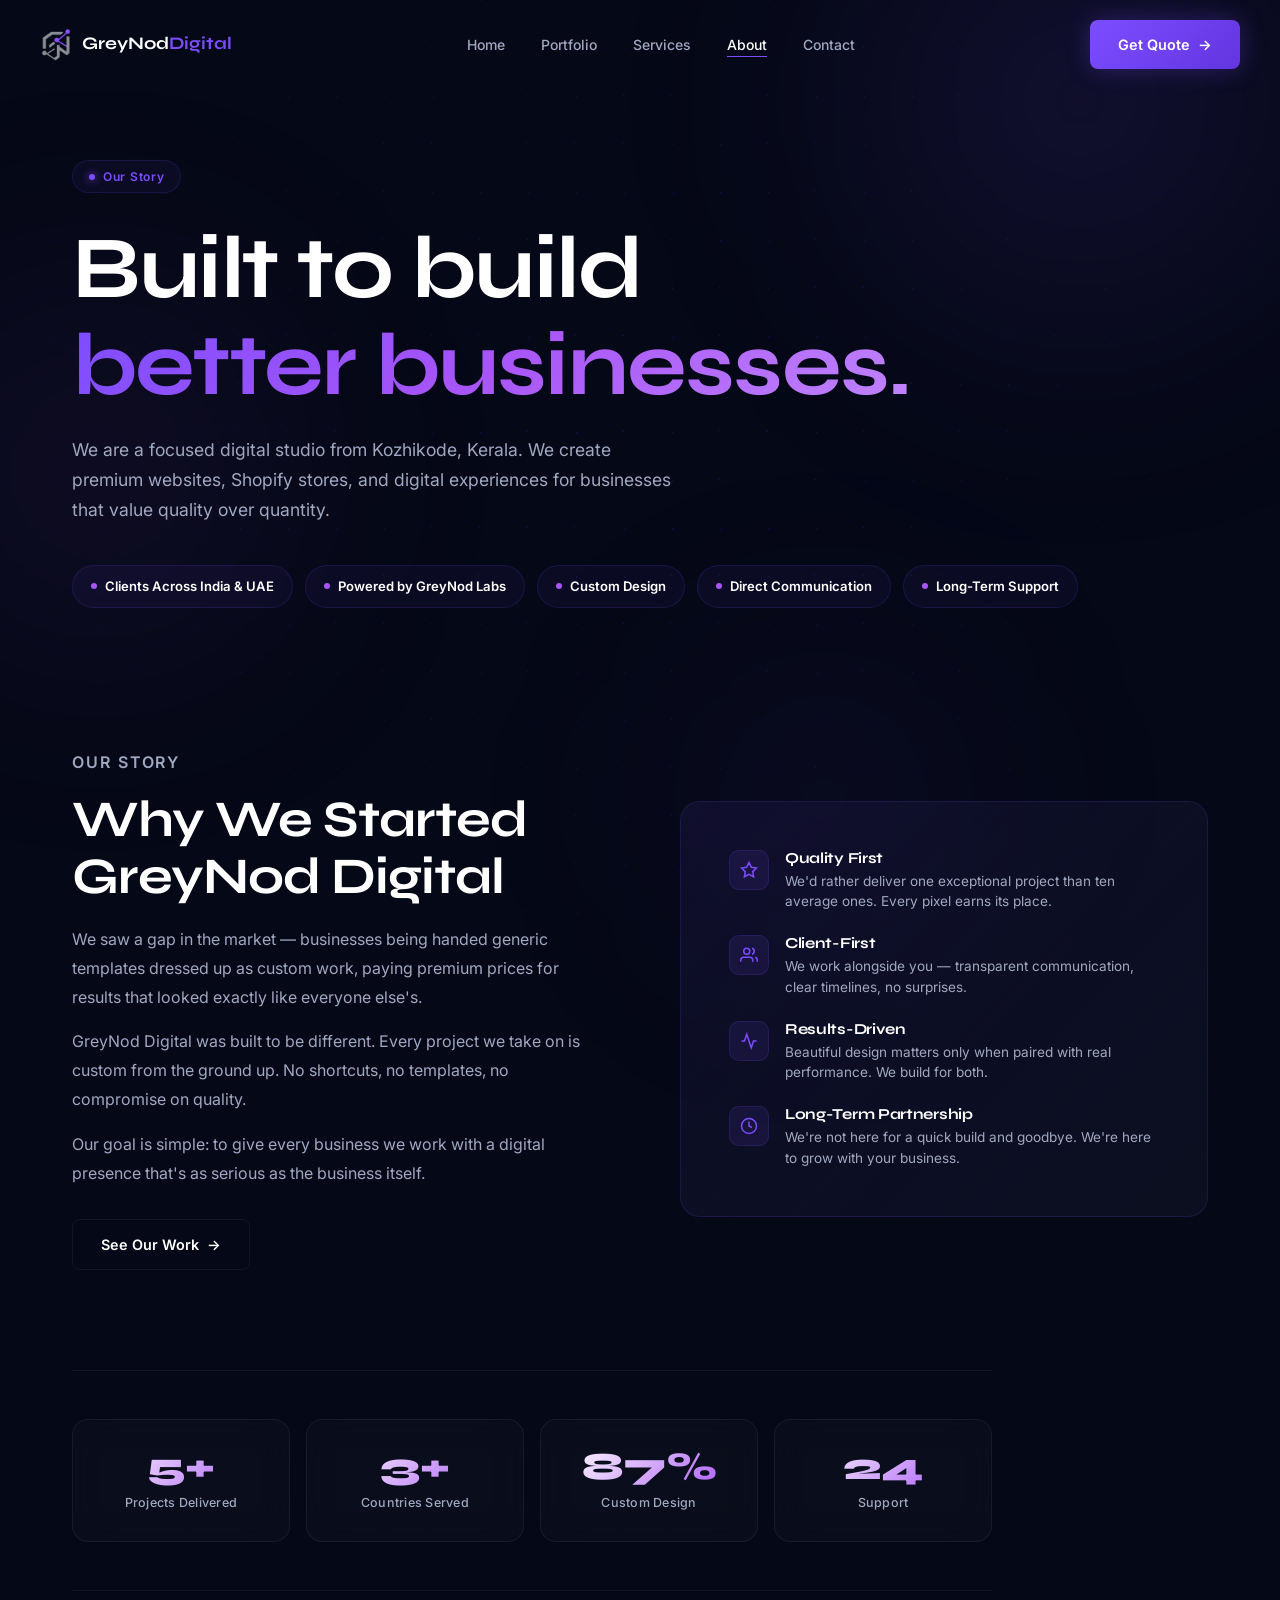
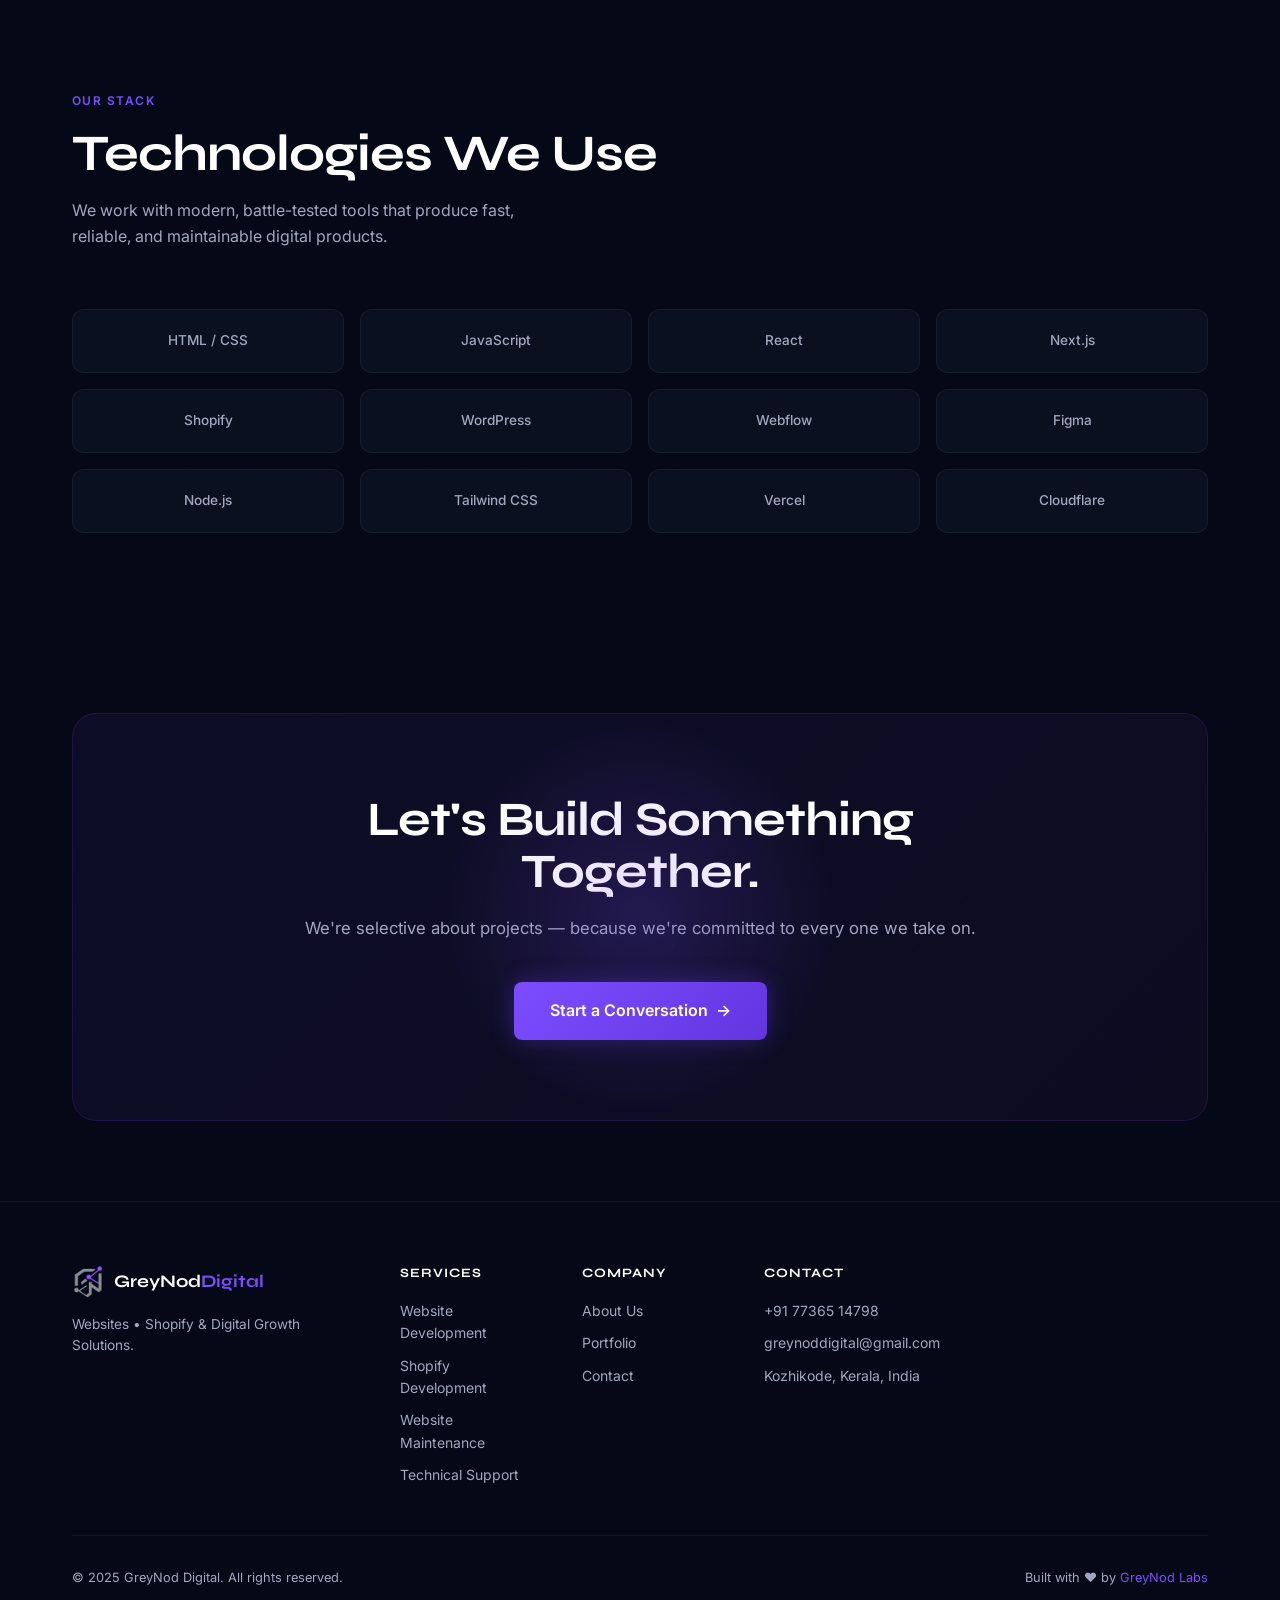
==== commit 1b8aa769: "Update about.html" ====
--- a/about.html
+++ b/about.html
@@ -5,12 +5,12 @@
   <meta name="viewport" content="width=device-width, initial-scale=1.0" />
   <title>About — GreyNod Digital</title>
   <meta name="description" content="GreyNod Digital is a premium web studio based in Kozhikode, Kerala, building websites and Shopify stores for modern businesses across India and beyond." />
-  <link rel="canonical" href="https://greynoddigital.com/about.html" />
+  <link rel="canonical" href="https://greynoddigital.github.io/about.html" />
   <link rel="icon" href="assets/logo/favicon.ico" />
   <meta property="og:type" content="website" />
   <meta property="og:title" content="About — GreyNod Digital" />
   <meta property="og:description" content="GreyNod Digital is a premium web studio based in Kozhikode, Kerala, building websites and Shopify stores for modern businesses across India and beyond." />
-  <meta property="og:url" content="https://greynoddigital.com/about.html" />
+  <meta property="og:url" content="https://greynoddigital.github.io/about.html" />
   <meta property="og:image" content="assets/logo/logo.png" />
   <meta name="twitter:card" content="summary_large_image" />
   <meta name="twitter:title" content="About — GreyNod Digital" />
@@ -208,19 +208,19 @@
         <div class="footer-links-group">
           <h5>Contact</h5>
           <ul>
-            <li><a href="tel:+917736514798">+91 77365 14798</a></li>
-            <li><a href="mailto:greynodlabs@gmail.com">greynodlabs@gmail.com</a></li>
+            <li><a href="tel:+919846514798">+91 77365 14798</a></li>
+            <li><a href="mailto:greynoddigital@gmail.com">greynoddigital@gmail.com</a></li>
             <li>Kozhikode, Kerala, India</li>
           </ul>
         </div>
       </div>
       <div class="footer-bottom">
         <p>© 2025 GreyNod Digital. All rights reserved.</p>
-        <p class="footer-credit">Built with ❤ by <a href="#">GreyNod Labs</a></p>
+        <p class="footer-credit">Built with ❤ by <a href="https://greynodlabs.com/">GreyNod Labs</a></p>
       </div>
     </div>
   </footer>
 
   <script src="main.js"></script>
 </body>
-</html>+</html>
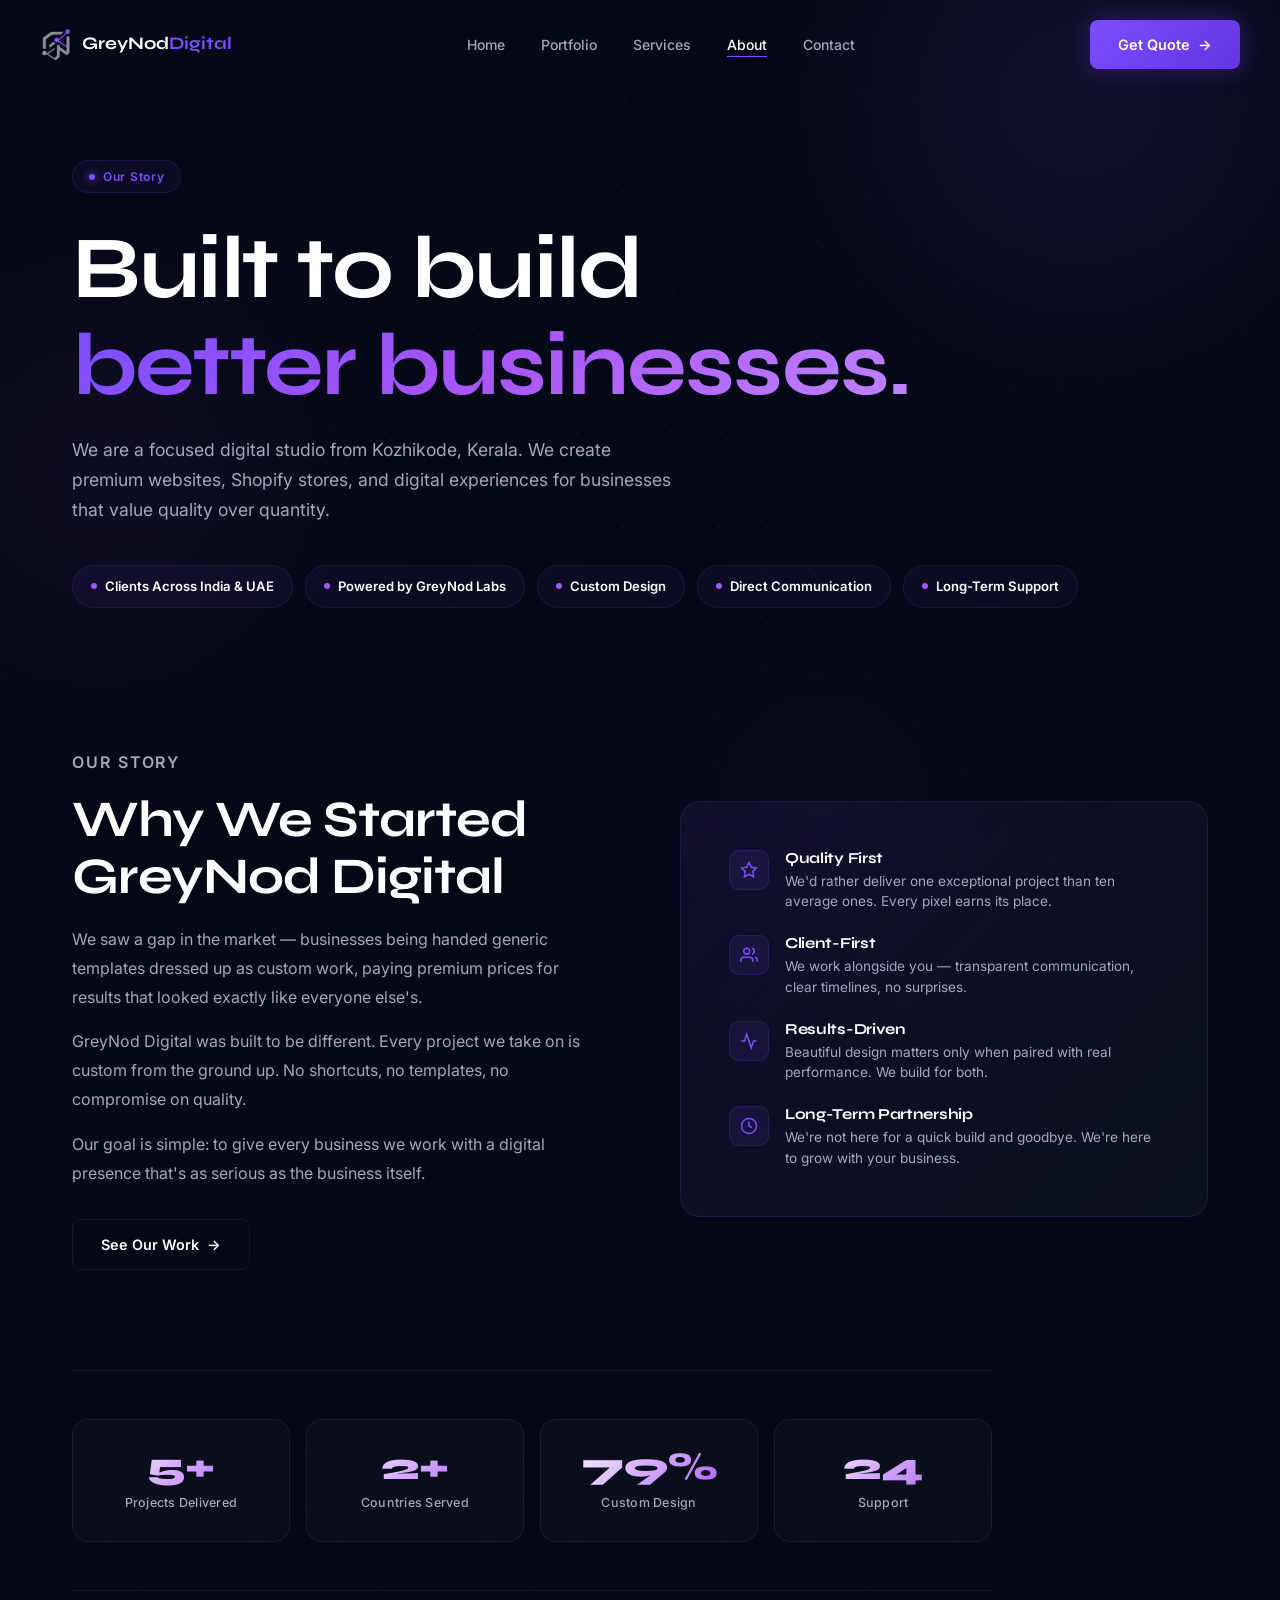
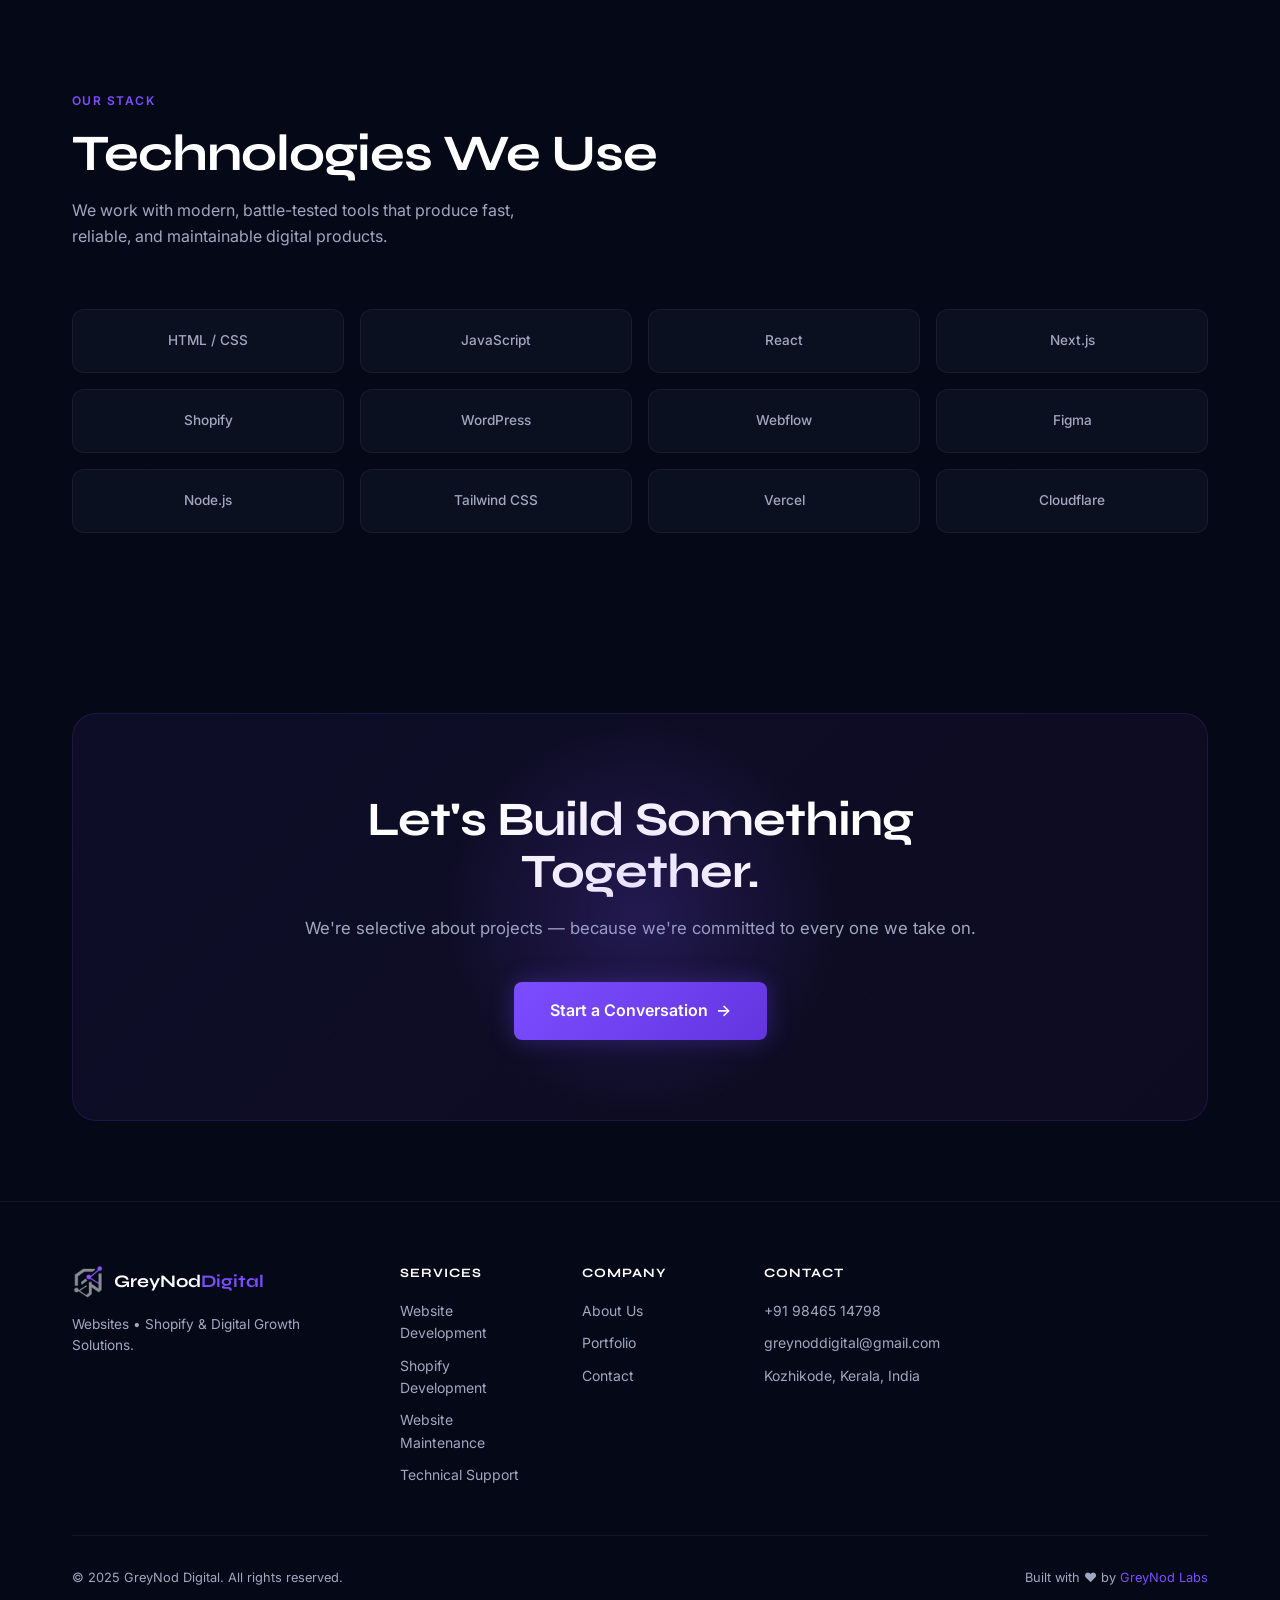
==== commit 797daf67: "Update about.html" ====
--- a/about.html
+++ b/about.html
@@ -208,7 +208,7 @@
         <div class="footer-links-group">
           <h5>Contact</h5>
           <ul>
-            <li><a href="tel:+919846514798">+91 77365 14798</a></li>
+            <li><a href="tel:+919846514798">+91 98465 14798</a></li>
             <li><a href="mailto:greynoddigital@gmail.com">greynoddigital@gmail.com</a></li>
             <li>Kozhikode, Kerala, India</li>
           </ul>
